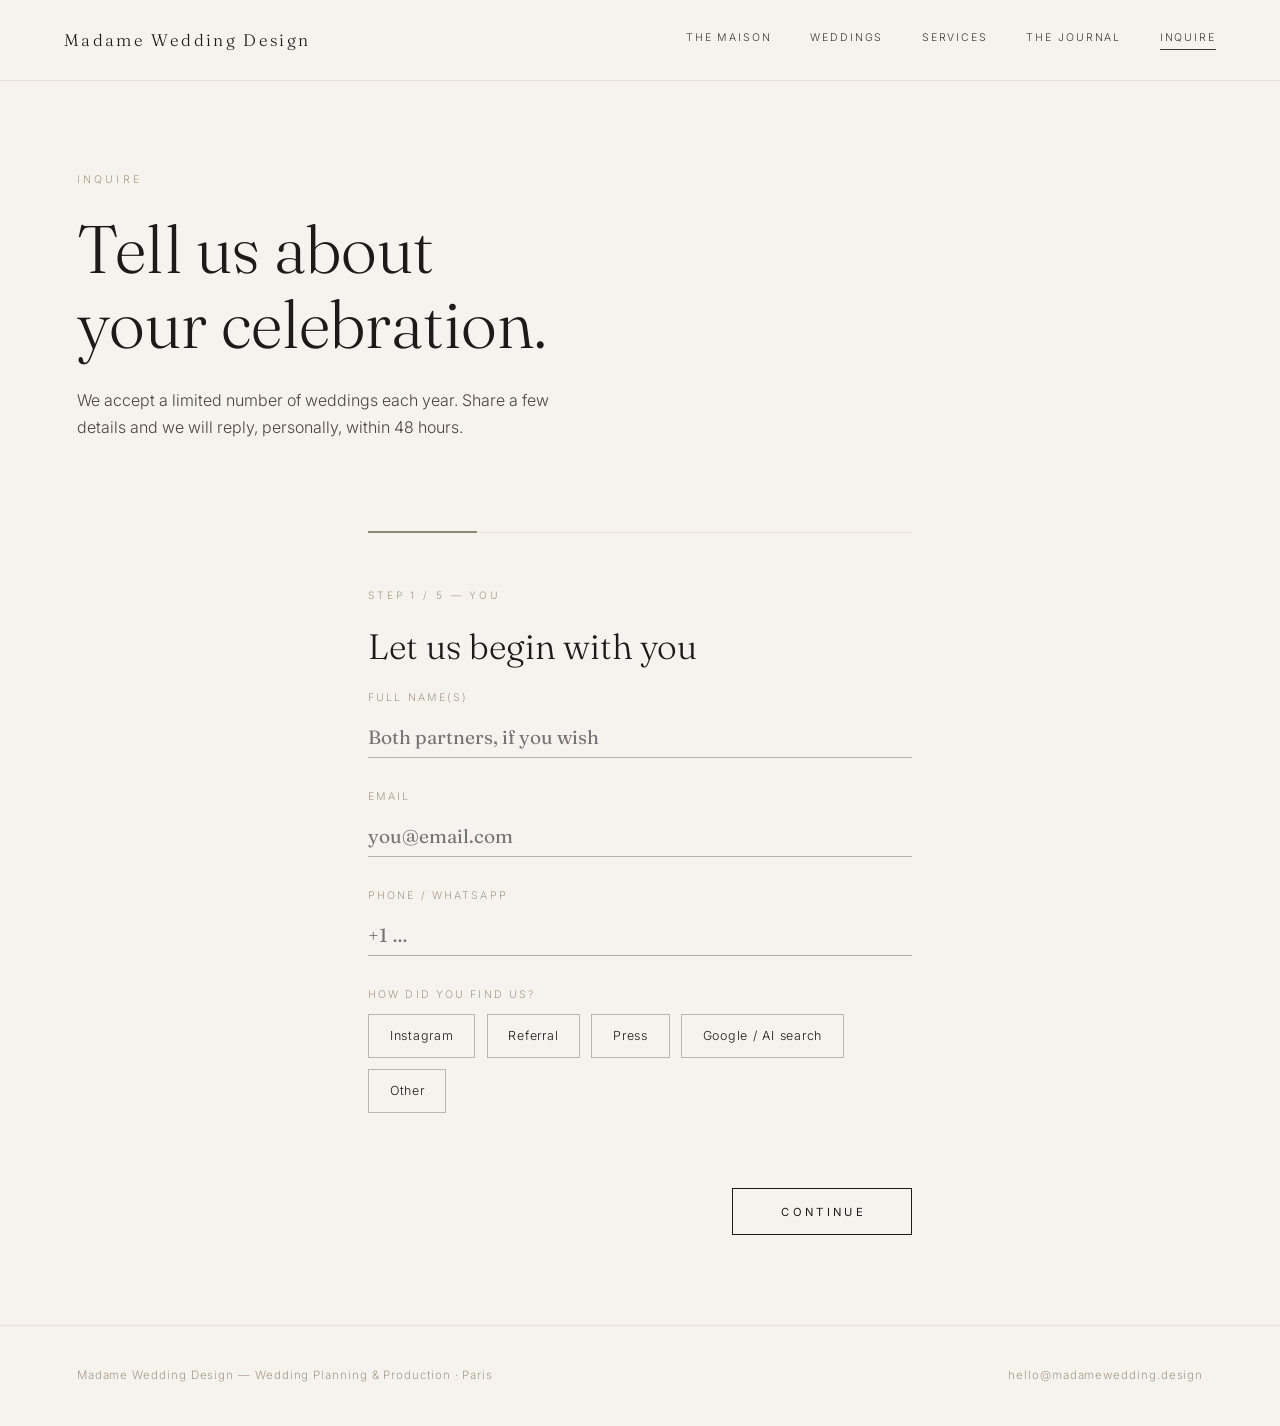
==== inquire/index.html @ 3acad3db "Marque corrigée, pages distinctes, formulaire 5 étapes, L'Atelier (admin) - Marque : « Madame Weddin" ====
<!DOCTYPE html>
<html lang="en">
<head>
  <meta charset="UTF-8">
  <meta name="viewport" content="width=device-width, initial-scale=1.0">
  <title>Inquire — Madame Wedding Design | Tell Us About Your Celebration</title>
  <meta name="description" content="Begin a conversation with Madame Wedding Design. We accept a limited number of celebrations each year and reply, personally, within 48 hours.">
  <link rel="icon" href="data:image/svg+xml,<svg xmlns='http://www.w3.org/2000/svg' viewBox='0 0 100 100'><text y='.9em' font-size='90' font-family='Georgia'>M</text></svg>">
  <link rel="preconnect" href="https://fonts.googleapis.com">
  <link rel="preconnect" href="https://fonts.gstatic.com" crossorigin>
  <link href="https://fonts.googleapis.com/css2?family=Fraunces:ital,opsz,wght@0,9..144,300;0,9..144,400;1,9..144,300;1,9..144,400&family=Inter:wght@300;400;500&display=swap" rel="stylesheet">
  <link rel="stylesheet" href="/assets/css/main.css">
  <link rel="stylesheet" href="/assets/css/pages.css">
</head>
<body class="page">

  <header class="nav nav--page">
    <a class="nav__logo" href="/">Madame Wedding Design</a>
    <nav class="nav__links" aria-label="Main navigation">
      <a href="/maison/">The Maison</a>
      <a href="/weddings/">Weddings</a>
      <a href="/services/">Services</a>
      <a href="/journal/">The Journal</a>
      <a class="nav__inquire" href="/inquire/" aria-current="page">Inquire</a>
    </nav>
  </header>

  <main>
    <div class="page-hero reveal">
      <p class="page-hero__eyebrow">Inquire</p>
      <h1 class="page-hero__title">Tell us about<br>your celebration.</h1>
      <p style="margin-top:1.6rem; max-width:52ch; color:var(--ink-soft)">
        We accept a limited number of weddings each year. Share a few details
        and we will reply, personally, within 48 hours.
      </p>
    </div>

    <div class="form-wrap">
      <form id="inquireForm" novalidate>
        <div class="form-progress"><div class="form-progress__bar" id="bar"></div></div>

        <!-- Step 1 — You -->
        <fieldset class="form-step is-active" data-step="1">
          <p class="form-step__eyebrow">Step 1 / 5 — You</p>
          <h2 class="form-step__title">Let us begin with you</h2>
          <div class="field">
            <label for="f-names">Full name(s)</label>
            <input type="text" id="f-names" name="names" placeholder="Both partners, if you wish" required>
            <p class="field__error">May we have your name?</p>
          </div>
          <div class="field">
            <label for="f-email">Email</label>
            <input type="email" id="f-email" name="email" placeholder="you@email.com" required>
            <p class="field__error">A valid email lets us reply to you.</p>
          </div>
          <div class="field">
            <label for="f-phone">Phone / WhatsApp</label>
            <input type="tel" id="f-phone" name="phone" placeholder="+1 …">
          </div>
          <div class="field">
            <span class="field__legend">How did you find us?</span>
            <div class="choices" data-name="found" data-single>
              <label><input type="radio" name="found" value="Instagram"><span>Instagram</span></label>
              <label><input type="radio" name="found" value="Referral"><span>Referral</span></label>
              <label><input type="radio" name="found" value="Press"><span>Press</span></label>
              <label><input type="radio" name="found" value="Google / AI search"><span>Google / AI search</span></label>
              <label><input type="radio" name="found" value="Other"><span>Other</span></label>
            </div>
          </div>
        </fieldset>

        <!-- Step 2 — The Celebration -->
        <fieldset class="form-step" data-step="2">
          <p class="form-step__eyebrow">Step 2 / 5 — The Celebration</p>
          <h2 class="form-step__title">The celebration</h2>
          <div class="field">
            <label for="f-date">Date or timeframe</label>
            <input type="text" id="f-date" name="date" placeholder="A date, a season, or still deciding" required>
            <p class="field__error">A season or “still deciding” is perfectly fine.</p>
          </div>
          <div class="field">
            <label for="f-destination">Destination or location</label>
            <input type="text" id="f-destination" name="destination" placeholder="City, country — or open to recommendations" required>
            <p class="field__error">“Open to recommendations” is a lovely answer too.</p>
          </div>
          <div class="field">
            <span class="field__legend">Estimated guests</span>
            <div class="choices" data-name="guests" data-single>
              <label><input type="radio" name="guests" value="Up to 50"><span>Up to 50</span></label>
              <label><input type="radio" name="guests" value="50–120"><span>50–120</span></label>
              <label><input type="radio" name="guests" value="120–250"><span>120–250</span></label>
              <label><input type="radio" name="guests" value="250+"><span>250+</span></label>
            </div>
          </div>
          <div class="field">
            <span class="field__legend">Type of celebration</span>
            <div class="choices" data-name="type" data-single>
              <label><input type="radio" name="type" value="Wedding"><span>Wedding</span></label>
              <label><input type="radio" name="type" value="Multi-day celebration"><span>Multi-day celebration</span></label>
              <label><input type="radio" name="type" value="Destination wedding"><span>Destination wedding</span></label>
              <label><input type="radio" name="type" value="Private event"><span>Private event</span></label>
            </div>
          </div>
        </fieldset>

        <!-- Step 3 — The Vision -->
        <fieldset class="form-step" data-step="3">
          <p class="form-step__eyebrow">Step 3 / 5 — The Vision</p>
          <h2 class="form-step__title">Your vision</h2>
          <div class="field">
            <label for="f-vision">What kind of experience are you dreaming of?</label>
            <textarea id="f-vision" name="vision" placeholder="Tell us, in your own words…"></textarea>
          </div>
          <div class="field">
            <span class="field__legend">Which services do you need?</span>
            <div class="choices" data-name="services">
              <label><input type="checkbox" name="services" value="Full Planning & Production"><span>Full Planning &amp; Production</span></label>
              <label><input type="checkbox" name="services" value="Creative Direction only"><span>Creative Direction only</span></label>
              <label><input type="checkbox" name="services" value="Destination & Logistics"><span>Destination &amp; Logistics</span></label>
              <label><input type="checkbox" name="services" value="Partial / Month-of"><span>Partial / Month-of</span></label>
            </div>
          </div>
        </fieldset>

        <!-- Step 4 — Investment -->
        <fieldset class="form-step" data-step="4">
          <p class="form-step__eyebrow">Step 4 / 5 — Investment</p>
          <h2 class="form-step__title">Your investment</h2>
          <p class="form-step__intro">
            To serve you fully, we design celebrations from a certain scale of
            investment. Please select your range.
          </p>
          <div class="field">
            <div class="choices choices--stack" data-name="investment" data-single data-required>
              <label><input type="radio" name="investment" value="$100,000 – $250,000"><span>$100,000 – $250,000</span></label>
              <label><input type="radio" name="investment" value="$250,000 – $500,000"><span>$250,000 – $500,000</span></label>
              <label><input type="radio" name="investment" value="$500,000 – $1,000,000"><span>$500,000 – $1,000,000</span></label>
              <label><input type="radio" name="investment" value="$1,000,000 +"><span>$1,000,000 +</span></label>
              <label><input type="radio" name="investment" value="Prefer to discuss privately"><span>Prefer to discuss privately</span></label>
            </div>
            <p class="field__error">Please select a range — “prefer to discuss privately” is always available.</p>
          </div>
        </fieldset>

        <!-- Step 5 — A last word -->
        <fieldset class="form-step" data-step="5">
          <p class="form-step__eyebrow">Step 5 / 5 — A last word</p>
          <h2 class="form-step__title">A last word</h2>
          <div class="field">
            <label for="f-more">Anything else we should know?</label>
            <textarea id="f-more" name="more" placeholder="Optional"></textarea>
          </div>
          <div class="field">
            <label class="consent" style="text-transform:none; letter-spacing:0; font-size:0.82rem">
              <input type="checkbox" name="consent" value="yes" required>
              <span>I agree to be contacted regarding my enquiry.</span>
            </label>
            <p class="field__error">We need your consent to reply.</p>
            <label class="consent" style="text-transform:none; letter-spacing:0; font-size:0.82rem">
              <input type="checkbox" name="newsletter" value="yes">
              <span>Receive our journal.</span>
            </label>
          </div>
        </fieldset>

        <div class="form-nav" id="formNav">
          <button type="button" class="btn btn--ghost" id="backBtn" style="visibility:hidden">← Back</button>
          <button type="button" class="btn" id="nextBtn">Continue</button>
        </div>
      </form>

      <div class="form-confirmation" id="confirm">
        <h2>Thank you.</h2>
        <p>Your celebration has our full attention. We reply to every enquiry within 48 hours.</p>
      </div>
    </div>
  </main>

  <footer class="footer">
    <p>Madame Wedding Design — Wedding Planning &amp; Production · Paris</p>
    <p><a href="mailto:hello@madamewedding.design">hello@madamewedding.design</a></p>
  </footer>

  <script src="/assets/js/page.js"></script>
  <script src="/assets/js/inquire.js"></script>
</body>
</html>
---- assets/css/main.css ----
/* ============================================================
   MADAME — Wedding Design & Production
   Quiet luxury: alabaster, ink, silence.
   ============================================================ */

:root {
  --alabaster: #F6F3EE;
  --linen: #E7E0D5;
  --ink: #1E1A17;
  --sage: #8A8B72;
  --taupe: #A79A88;

  --serif: "Fraunces", "Cormorant Garamond", Georgia, serif; /* TODO: swap for Canela / PP Editorial New when licensed */
  --ink-soft: #4A443E;
  --sans: "Inter", -apple-system, sans-serif;

  --ease: cubic-bezier(0.22, 1, 0.36, 1);
}

* { margin: 0; padding: 0; box-sizing: border-box; }

html { scroll-behavior: smooth; }

body {
  background: var(--alabaster);
  color: var(--ink);
  font-family: var(--sans);
  font-weight: 300;
  font-size: 1rem;
  line-height: 1.7;
  -webkit-font-smoothing: antialiased;
}

/* ---------- Opening sequence ---------- */

.intro {
  position: fixed;
  inset: 0;
  z-index: 100;
  display: grid;
  place-items: center;
  overflow: hidden;
  background: var(--ink);
  transition: opacity 1.4s var(--ease), visibility 1.4s;
}

.intro.is-leaving {
  opacity: 0;
  visibility: hidden;
}

.intro__video {
  position: absolute;
  inset: 0;
  width: 100%;
  height: 100%;
  object-fit: cover;
}

.intro__veil {
  position: absolute;
  inset: 0;
  background: rgba(30, 26, 23, 0.28);
}

.intro__content {
  position: relative;
  text-align: center;
  color: var(--alabaster);
  padding: 0 1.5rem;
}

.intro__eyebrow {
  font-size: 0.68rem;
  letter-spacing: 0.32em;
  text-transform: uppercase;
  opacity: 0;
  animation: fadeUp 1.6s var(--ease) 0.4s forwards;
}

.intro__logo {
  font-family: var(--serif);
  font-weight: 300;
  font-size: clamp(3.2rem, 10vw, 7rem);
  letter-spacing: 0.18em;
  margin: 1.2rem 0 2.8rem;
  padding-left: 0.18em; /* optical centering against letter-spacing */
  opacity: 0;
  animation: fadeUp 1.8s var(--ease) 0.8s forwards;
}

.intro__enter {
  font-family: var(--sans);
  font-size: 0.72rem;
  font-weight: 400;
  letter-spacing: 0.34em;
  text-transform: uppercase;
  color: var(--alabaster);
  background: none;
  border: 1px solid rgba(246, 243, 238, 0.45);
  padding: 1.05rem 3.4rem 1rem 3.6rem;
  cursor: pointer;
  opacity: 0;
  animation: fadeUp 1.8s var(--ease) 1.4s forwards;
  transition: background 0.8s var(--ease), color 0.8s var(--ease), border-color 0.8s var(--ease);
}

.intro__enter:hover,
.intro__enter:focus-visible {
  background: var(--alabaster);
  color: var(--ink);
  border-color: var(--alabaster);
  outline: none;
}

@keyframes fadeUp {
  from { opacity: 0; transform: translateY(14px); }
  to   { opacity: 1; transform: translateY(0); }
}

/* ---------- Navigation ---------- */

.nav {
  position: fixed;
  top: 0;
  left: 0;
  right: 0;
  z-index: 50;
  display: flex;
  align-items: center;
  justify-content: space-between;
  padding: 1.6rem clamp(1.5rem, 5vw, 4rem);
  mix-blend-mode: difference;
  color: var(--alabaster);
}

.nav a { color: inherit; text-decoration: none; }

.nav__logo {
  font-family: var(--serif);
  font-size: 1.25rem;
  letter-spacing: 0.22em;
}

.nav__links {
  display: flex;
  gap: clamp(1.2rem, 3vw, 2.6rem);
  font-size: 0.66rem;
  letter-spacing: 0.18em;
  text-transform: uppercase;
}

.nav__links a { opacity: 0.85; transition: opacity 0.5s; }
.nav__links a:hover { opacity: 1; }

.nav__inquire { border-bottom: 1px solid currentColor; padding-bottom: 2px; }

@media (max-width: 640px) {
  .nav__links a:not(.nav__inquire) { display: none; }
}

/* ---------- Hero ---------- */

.hero {
  position: relative;
  height: 100svh;
  overflow: hidden;
  display: grid;
  place-items: end start;
  background: var(--ink);
}

.hero__video {
  position: absolute;
  inset: 0;
  width: 100%;
  height: 100%;
  object-fit: cover;
}

/* ---------- Media strategy: photograph on desktop, the vertical film on mobile ---------- */

.intro__photo, .hero__photo {
  position: absolute;
  inset: 0;
  width: 100%;
  height: 100%;
  object-fit: cover;
  animation: kenburns 22s ease-in-out infinite alternate;
}

@keyframes kenburns {
  from { transform: scale(1.03); }
  to   { transform: scale(1.12); }
}

.media-mobile { display: none; }

@media (max-width: 767px) {
  .media-mobile { display: block; }
  .media-desktop { display: none; }
}

.hero__eyebrow {
  font-size: 0.68rem;
  letter-spacing: 0.34em;
  text-transform: uppercase;
  color: var(--alabaster);
  opacity: 0.85;
  margin-bottom: 1.3rem;
}

/* Soft scrim so the hero line stays readable over the film's bright passages */
.hero::after {
  content: "";
  position: absolute;
  inset: auto 0 0 0;
  height: 45%;
  background: linear-gradient(to top, rgba(30, 26, 23, 0.55), transparent);
  pointer-events: none;
}

.hero__line {
  position: relative;
  z-index: 1;
  padding: 0 clamp(1.5rem, 6vw, 5rem) clamp(3rem, 8vh, 6rem);
}

.hero__text {
  font-family: var(--serif);
  font-weight: 300;
  font-size: clamp(1.6rem, 3.4vw, 2.8rem);
  line-height: 1.3;
  color: var(--alabaster);
}

/* ---------- Sections ---------- */

section { padding: clamp(6rem, 14vh, 11rem) clamp(1.5rem, 6vw, 5rem); }

.section-title {
  font-family: var(--serif);
  font-weight: 300;
  font-size: clamp(2rem, 4vw, 3.2rem);
  letter-spacing: 0.02em;
  margin-bottom: clamp(3rem, 7vh, 5rem);
}

/* Manifesto */

.manifesto { max-width: 46rem; margin: 0 auto; text-align: center; }

.manifesto__text {
  font-family: var(--serif);
  font-weight: 300;
  font-size: clamp(1.35rem, 2.4vw, 1.9rem);
  line-height: 1.55;
}

.manifesto__text em { font-style: italic; }

.link-quiet {
  display: inline-block;
  margin-top: 2.6rem;
  color: var(--ink);
  text-decoration: none;
  font-size: 0.7rem;
  letter-spacing: 0.22em;
  text-transform: uppercase;
  border-bottom: 1px solid var(--taupe);
  padding-bottom: 3px;
  transition: opacity 0.5s;
}

.link-quiet:hover { opacity: 0.6; }

/* Weddings */

.weddings__grid {
  display: grid;
  grid-template-columns: repeat(auto-fit, minmax(260px, 1fr));
  gap: clamp(1.5rem, 3vw, 3rem);
}

.wedding-card { text-decoration: none; color: var(--ink); }

.wedding-card__img {
  aspect-ratio: 4 / 5;
  background: var(--linen);
  overflow: hidden;
  transition: opacity 0.8s var(--ease);
}

/* Placeholder tints until real photographs arrive */
.wedding-card__img--a { background: linear-gradient(160deg, var(--linen), #D8CFC0); }
.wedding-card__img--b { background: linear-gradient(160deg, #EDE6DB, var(--taupe)); }
.wedding-card__img--c { background: linear-gradient(160deg, var(--linen), #C9C4AE); }

.wedding-card:hover .wedding-card__img { opacity: 0.85; }

.wedding-card__caption {
  margin-top: 1.1rem;
  font-family: var(--serif);
  font-size: 1.15rem;
}

.wedding-card__caption span { font-style: italic; color: var(--sage); }

.wedding-card__origin {
  font-size: 0.68rem;
  letter-spacing: 0.14em;
  text-transform: uppercase;
  color: var(--taupe);
  margin-top: 0.3rem;
}

/* Press */

.press { background: var(--linen); text-align: center; }

.press__label {
  font-size: 0.66rem;
  letter-spacing: 0.3em;
  text-transform: uppercase;
  color: var(--taupe);
  margin-bottom: 1.6rem;
}

.press__names {
  font-family: var(--serif);
  font-size: clamp(1rem, 2vw, 1.4rem);
  letter-spacing: 0.06em;
}

/* Inquire */

.inquire { text-align: center; }

.inquire__text {
  font-family: var(--serif);
  font-size: clamp(1.2rem, 2.2vw, 1.7rem);
  margin-bottom: 2.6rem;
}

.inquire__cta {
  display: inline-block;
  font-size: 0.72rem;
  letter-spacing: 0.34em;
  text-transform: uppercase;
  color: var(--ink);
  text-decoration: none;
  border: 1px solid var(--ink);
  padding: 1.05rem 3.4rem 1rem 3.6rem;
  transition: background 0.8s var(--ease), color 0.8s var(--ease);
}

.inquire__cta:hover { background: var(--ink); color: var(--alabaster); }

/* Footer */

.footer {
  border-top: 1px solid var(--linen);
  padding: 2.5rem clamp(1.5rem, 6vw, 5rem);
  display: flex;
  flex-wrap: wrap;
  gap: 1rem;
  justify-content: space-between;
  font-size: 0.72rem;
  letter-spacing: 0.08em;
  color: var(--taupe);
}

.footer a { color: inherit; text-decoration: none; }

/* ---------- Sound toggle ---------- */

.sound {
  position: fixed;
  bottom: 1.4rem;
  right: 1.6rem;
  z-index: 60;
  width: 2.6rem;
  height: 2.6rem;
  border-radius: 50%;
  border: 1px solid rgba(30, 26, 23, 0.25);
  background: rgba(246, 243, 238, 0.6);
  backdrop-filter: blur(6px);
  color: var(--ink);
  font-size: 0.9rem;
  cursor: pointer;
  transition: opacity 0.6s;
}

.sound[aria-pressed="false"] { opacity: 0.45; }

/* ---------- Scroll reveals ---------- */

.reveal {
  opacity: 0;
  transform: translateY(16px);
  transition: opacity 0.9s var(--ease), transform 0.9s var(--ease);
}

.reveal.is-visible {
  opacity: 1;
  transform: translateY(0);
}

/* ---------- Reduced motion ---------- */

@media (prefers-reduced-motion: reduce) {
  html { scroll-behavior: auto; }
  .reveal { opacity: 1; transform: none; transition: none; }
  .intro__eyebrow, .intro__logo, .intro__enter { animation-duration: 0.01s; animation-delay: 0s; }
}
---- assets/css/pages.css ----
/* ============================================================
   Madame Wedding Design — inner pages, galleries, journal, form
   ============================================================ */

/* ---------- Intro logo lockup ---------- */

.intro__logo { display: flex; flex-direction: column; align-items: center; gap: 0.9rem; }

.intro__logo-sub {
  font-family: var(--sans);
  font-size: clamp(0.62rem, 1.2vw, 0.78rem);
  font-weight: 300;
  letter-spacing: 0.52em;
  text-transform: uppercase;
  padding-left: 0.52em;
}

/* ---------- Page (non-home) layout ---------- */

.page { background: var(--alabaster); }

.nav--page {
  position: static;
  mix-blend-mode: normal;
  color: var(--ink);
  border-bottom: 1px solid var(--linen);
}

.nav--page .nav__logo { letter-spacing: 0.14em; font-size: 1.05rem; }

.page-hero {
  padding: clamp(4rem, 10vh, 7rem) clamp(1.5rem, 6vw, 5rem) clamp(2rem, 5vh, 3.5rem);
  max-width: 62rem;
}

.page-hero__eyebrow {
  font-size: 0.66rem;
  letter-spacing: 0.3em;
  text-transform: uppercase;
  color: var(--taupe);
  margin-bottom: 1.4rem;
}

.page-hero__title {
  font-family: var(--serif);
  font-weight: 300;
  font-size: clamp(2.4rem, 5.5vw, 4.2rem);
  line-height: 1.12;
}

.page-hero__meta {
  margin-top: 1.4rem;
  font-size: 0.72rem;
  letter-spacing: 0.16em;
  text-transform: uppercase;
  color: var(--sage);
}

.prose {
  max-width: 60ch;
  padding: 0 clamp(1.5rem, 6vw, 5rem);
  margin-bottom: clamp(3rem, 7vh, 5rem);
}

.prose p { margin-bottom: 1.4rem; }

.prose .lede {
  font-family: var(--serif);
  font-size: clamp(1.25rem, 2.2vw, 1.6rem);
  line-height: 1.55;
}

/* ---------- Galleries ---------- */

.gallery {
  display: grid;
  grid-template-columns: repeat(auto-fill, minmax(280px, 1fr));
  gap: clamp(1.2rem, 2.5vw, 2.4rem);
  padding: 0 clamp(1.5rem, 6vw, 5rem);
  margin-bottom: clamp(4rem, 9vh, 7rem);
}

.gallery figure { margin: 0; }

.gallery img,
.gallery .ph {
  width: 100%;
  aspect-ratio: 4 / 5;
  object-fit: cover;
  display: block;
  background: var(--linen);
}

/* Placeholder tints (used anywhere until real photographs arrive) */
.ph--a { background: linear-gradient(160deg, var(--linen), #D8CFC0); }
.ph--b { background: linear-gradient(160deg, #EDE6DB, var(--taupe)); }
.ph--c { background: linear-gradient(160deg, var(--linen), #C9C4AE); }

/* ---------- Journal ---------- */

.journal-list {
  padding: 0 clamp(1.5rem, 6vw, 5rem);
  max-width: 62rem;
  margin-bottom: clamp(4rem, 9vh, 7rem);
}

.journal-entry {
  display: block;
  text-decoration: none;
  color: var(--ink);
  border-top: 1px solid var(--linen);
  padding: 2.4rem 0;
}

.journal-entry:last-child { border-bottom: 1px solid var(--linen); }

.journal-entry__meta {
  font-size: 0.66rem;
  letter-spacing: 0.22em;
  text-transform: uppercase;
  color: var(--taupe);
  margin-bottom: 0.7rem;
}

.journal-entry__title {
  font-family: var(--serif);
  font-weight: 300;
  font-size: clamp(1.5rem, 2.8vw, 2.1rem);
  transition: opacity 0.5s;
}

.journal-entry:hover .journal-entry__title { opacity: 0.6; }

.journal-entry__excerpt { margin-top: 0.6rem; max-width: 60ch; }

.press-links { list-style: none; padding: 0; }

.press-links li { border-top: 1px solid rgba(30,26,23,0.12); }
.press-links li:last-child { border-bottom: 1px solid rgba(30,26,23,0.12); }

.press-links a {
  display: flex;
  justify-content: space-between;
  gap: 2rem;
  align-items: baseline;
  padding: 1.3rem 0;
  text-decoration: none;
  color: var(--ink);
  font-family: var(--serif);
  font-size: clamp(1.05rem, 1.8vw, 1.3rem);
  transition: opacity 0.5s;
}

.press-links a:hover { opacity: 0.6; }

.press-links a::after { content: "→"; font-family: var(--sans); font-size: 0.9rem; color: var(--taupe); }

/* ---------- Services ---------- */

.services-list { padding: 0 clamp(1.5rem, 6vw, 5rem); max-width: 62rem; margin-bottom: clamp(4rem, 9vh, 7rem); }

.service {
  border-top: 1px solid var(--linen);
  padding: clamp(2.4rem, 5vh, 3.6rem) 0;
  display: grid;
  grid-template-columns: minmax(0, 1fr) minmax(0, 1.6fr);
  gap: clamp(1.5rem, 4vw, 4rem);
}

@media (max-width: 720px) { .service { grid-template-columns: 1fr; } }

.service h2 {
  font-family: var(--serif);
  font-weight: 300;
  font-size: clamp(1.5rem, 2.6vw, 2rem);
  line-height: 1.2;
}

.service p { max-width: 55ch; }

/* ---------- FAQ ---------- */

.faq { padding: 0 clamp(1.5rem, 6vw, 5rem); max-width: 52rem; margin-bottom: clamp(4rem, 9vh, 7rem); }

.faq h2 { font-family: var(--serif); font-weight: 300; font-size: clamp(1.8rem, 3vw, 2.4rem); margin-bottom: 2rem; }

.faq details { border-top: 1px solid var(--linen); }
.faq details:last-of-type { border-bottom: 1px solid var(--linen); }

.faq summary {
  cursor: pointer;
  list-style: none;
  padding: 1.4rem 0;
  font-family: var(--serif);
  font-size: 1.15rem;
  display: flex;
  justify-content: space-between;
  gap: 1.5rem;
}

.faq summary::-webkit-details-marker { display: none; }
.faq summary::after { content: "+"; color: var(--taupe); }
.faq details[open] summary::after { content: "–"; }

.faq details p { padding: 0 0 1.6rem; max-width: 58ch; }

/* ---------- Inquire form ---------- */

.form-wrap { max-width: 40rem; margin: 0 auto; padding: 0 clamp(1.5rem, 6vw, 3rem) clamp(5rem, 10vh, 8rem); }

.form-progress {
  height: 1px;
  background: var(--linen);
  margin: clamp(2rem, 5vh, 3.5rem) 0 clamp(2.5rem, 6vh, 4rem);
  position: relative;
}

.form-progress__bar {
  position: absolute;
  left: 0; top: -0.5px;
  height: 2px;
  background: var(--sage);
  width: 20%;
  transition: width 0.9s var(--ease);
}

.form-step { display: none; border: none; padding: 0; margin: 0; min-width: 0; }
.form-step.is-active { display: block; animation: stepIn 0.9s var(--ease); }

@keyframes stepIn {
  from { opacity: 0; transform: translateY(14px); }
  to   { opacity: 1; transform: translateY(0); }
}

.form-step__eyebrow {
  font-size: 0.64rem;
  letter-spacing: 0.28em;
  text-transform: uppercase;
  color: var(--taupe);
  margin-bottom: 0.8rem;
}

.form-step__title {
  font-family: var(--serif);
  font-weight: 300;
  font-size: clamp(1.6rem, 3vw, 2.2rem);
  margin-bottom: 0.8rem;
}

.form-step__intro { color: rgba(30,26,23,0.75); margin-bottom: 2.2rem; max-width: 55ch; }

.field { margin-bottom: 1.9rem; }

.field label,
.field .field__legend {
  display: block;
  font-size: 0.66rem;
  letter-spacing: 0.2em;
  text-transform: uppercase;
  color: var(--taupe);
  margin-bottom: 0.6rem;
}

.field input[type="text"],
.field input[type="email"],
.field input[type="tel"],
.field select,
.field textarea {
  width: 100%;
  border: none;
  border-bottom: 1px solid rgba(30,26,23,0.3);
  background: transparent;
  font-family: var(--serif);
  font-size: 1.2rem;
  color: var(--ink);
  padding: 0.5rem 0;
  border-radius: 0;
  transition: border-color 0.5s;
}

.field textarea { min-height: 7rem; resize: vertical; line-height: 1.5; }

.field input:focus, .field select:focus, .field textarea:focus {
  outline: none;
  border-bottom-color: var(--sage);
}

.field.has-error input, .field.has-error select, .field.has-error textarea { border-bottom-color: #A0522D; }

.field__error { display: none; font-size: 0.72rem; color: #A0522D; margin-top: 0.4rem; }
.field.has-error .field__error { display: block; }

/* choice pills (radios & checkboxes) */
.choices { display: flex; flex-wrap: wrap; gap: 0.7rem; }

.choices label {
  display: inline-block;
  font-size: 0.78rem;
  letter-spacing: 0.06em;
  text-transform: none;
  color: var(--ink);
  border: 1px solid rgba(30,26,23,0.28);
  padding: 0.65rem 1.3rem;
  cursor: pointer;
  transition: background 0.5s, color 0.5s, border-color 0.5s;
  margin-bottom: 0;
}

.choices input { position: absolute; opacity: 0; pointer-events: none; }

.choices input:checked + span { }
.choices label:has(input:checked) {
  background: var(--ink);
  color: var(--alabaster);
  border-color: var(--ink);
}

.choices label:hover { border-color: var(--ink); }

.choices--stack { flex-direction: column; align-items: flex-start; }

/* consent row */
.consent { display: flex; gap: 0.8rem; align-items: flex-start; font-size: 0.82rem; color: rgba(30,26,23,0.75); margin-bottom: 1.2rem; }
.consent input { margin-top: 0.25rem; accent-color: var(--sage); }

/* form nav */
.form-nav { display: flex; justify-content: space-between; align-items: center; margin-top: 2.8rem; }

.btn {
  font-family: var(--sans);
  font-size: 0.7rem;
  letter-spacing: 0.3em;
  text-transform: uppercase;
  border: 1px solid var(--ink);
  background: none;
  color: var(--ink);
  padding: 1rem 2.8rem 0.95rem 3rem;
  cursor: pointer;
  transition: background 0.7s var(--ease), color 0.7s var(--ease);
}

.btn:hover, .btn:focus-visible { background: var(--ink); color: var(--alabaster); outline: none; }

.btn--ghost { border-color: transparent; color: var(--taupe); padding-left: 0; }
.btn--ghost:hover { background: none; color: var(--ink); }

.form-confirmation { text-align: center; padding: clamp(4rem, 12vh, 8rem) 1.5rem; display: none; }
.form-confirmation.is-visible { display: block; animation: stepIn 1.2s var(--ease); }

.form-confirmation h2 { font-family: var(--serif); font-weight: 300; font-size: clamp(1.8rem, 3.4vw, 2.6rem); margin-bottom: 1.2rem; }
.form-confirmation p { color: rgba(30,26,23,0.75); max-width: 45ch; margin: 0 auto; }

/* ---------- Wedding detail ---------- */

.wedding-hero { padding: 0; }

.wedding-hero img { width: 100%; max-height: 78vh; object-fit: cover; display: block; }

.wedding-hero .ph-hero {
  width: 100%;
  height: 52vh;
  background: linear-gradient(160deg, var(--linen), #D8CFC0);
}

.detail-journal-link {
  padding: 0 clamp(1.5rem, 6vw, 5rem);
  margin-bottom: clamp(4rem, 9vh, 7rem);
}

/* CTA band reused on inner pages */
.cta-band { text-align: center; background: var(--linen); padding: clamp(4rem, 10vh, 7rem) 1.5rem; }
.cta-band p { font-family: var(--serif); font-size: clamp(1.2rem, 2.2vw, 1.7rem); margin-bottom: 2.4rem; }

/* ============================================================
   Home — sections aligned with the approved mock
   ============================================================ */

.pulse { display: inline-block; animation: breathe 3.4s ease-in-out infinite; }
@keyframes breathe { 0%, 100% { opacity: 0.75; } 50% { opacity: 1; } }

.shead {
  display: flex;
  align-items: baseline;
  justify-content: space-between;
  flex-wrap: wrap;
  gap: 0.6rem;
  margin-bottom: clamp(2.6rem, 6vh, 3.6rem);
}

.shead__k {
  font-size: 0.68rem;
  letter-spacing: 0.3em;
  text-transform: uppercase;
  color: var(--ink-soft);
}

.shead__title {
  font-family: var(--serif);
  font-weight: 300;
  font-size: clamp(1.8rem, 4vw, 3.2rem);
  letter-spacing: 0.01em;
}

/* Maison split */
.maison-split {
  background: var(--linen);
  display: grid;
  grid-template-columns: minmax(0, 1fr) minmax(0, 1fr);
  gap: clamp(2.5rem, 5vw, 4rem);
  align-items: center;
}

@media (max-width: 820px) { .maison-split { grid-template-columns: 1fr; } }

.maison-split__title {
  font-family: var(--serif);
  font-weight: 300;
  font-size: clamp(1.9rem, 4.4vw, 3.6rem);
  line-height: 1.1;
  margin: 1.1rem 0 1.7rem;
}

.maison-split__txt p { max-width: 46ch; color: var(--ink-soft); margin-bottom: 1.2rem; }

.maison-split__img .ph { aspect-ratio: 4 / 5; }

/* Services cards */
.svc {
  display: grid;
  grid-template-columns: repeat(3, 1fr);
  gap: 2px;
  background: rgba(30, 26, 23, 0.08);
  border-top: 1px solid rgba(30, 26, 23, 0.08);
  border-bottom: 1px solid rgba(30, 26, 23, 0.08);
}

@media (max-width: 820px) { .svc { grid-template-columns: 1fr; } }

.svc__card {
  background: var(--alabaster);
  padding: 3.4rem 2.1rem;
  min-height: 17.5rem;
  display: flex;
  flex-direction: column;
  text-decoration: none;
  color: var(--ink);
  transition: background 0.6s;
}

.svc__card:hover { background: #fff; }

.svc__num { font-size: 0.68rem; letter-spacing: 0.2em; color: var(--taupe); }

.svc__card h3 {
  font-family: var(--serif);
  font-weight: 300;
  font-size: 1.75rem;
  margin: auto 0 0.9rem;
}

.svc__card p { font-size: 0.9rem; color: var(--ink-soft); }

/* Press — dark band */
.press-dark { background: var(--ink); color: var(--alabaster); text-align: center; }

.press-dark__k {
  font-size: 0.68rem;
  letter-spacing: 0.34em;
  text-transform: uppercase;
  opacity: 0.6;
  margin-bottom: 2.8rem;
}

.press-dark__logos {
  display: flex;
  flex-wrap: wrap;
  align-items: center;
  justify-content: center;
  gap: 3.2rem 4.2rem;
}

.press-dark__logos span {
  font-family: var(--serif);
  font-weight: 300;
  font-size: clamp(1.25rem, 2.6vw, 2.1rem);
  opacity: 0.72;
  letter-spacing: 0.04em;
  transition: opacity 0.5s;
}

.press-dark__logos span:hover { opacity: 1; }

.link-quiet--light { color: var(--alabaster); border-bottom-color: rgba(246, 243, 238, 0.4); }
.link-quiet--light:hover { opacity: 0.7; }

/* Journal cards */
.jgrid {
  display: grid;
  grid-template-columns: repeat(3, 1fr);
  gap: 2.1rem;
}

@media (max-width: 820px) { .jgrid { grid-template-columns: 1fr; } }

.jcard { text-decoration: none; color: var(--ink); }

.jcard .jcard__img,
.jcard img {
  aspect-ratio: 3 / 2;
  width: 100%;
  object-fit: cover;
  display: block;
  margin-bottom: 1.25rem;
  background: var(--linen);
}

.jcard__k {
  font-size: 0.66rem;
  letter-spacing: 0.2em;
  text-transform: uppercase;
  color: var(--taupe);
}

.jcard h3 {
  font-family: var(--serif);
  font-weight: 300;
  font-size: 1.5rem;
  line-height: 1.25;
  margin: 0.6rem 0 0.5rem;
  transition: opacity 0.5s;
}

.jcard:hover h3 { opacity: 0.6; }

.jcard p { font-size: 0.88rem; color: var(--ink-soft); }

/* Rich footer */
.footer-rich { background: var(--ink); color: var(--alabaster); padding: clamp(4rem, 10vh, 7rem) clamp(1.5rem, 6vw, 5rem) 3rem; }

.footer-rich__grid {
  display: grid;
  grid-template-columns: minmax(0, 2fr) minmax(0, 1fr) minmax(0, 1fr);
  gap: 2.5rem;
}

@media (max-width: 820px) { .footer-rich__grid { grid-template-columns: 1fr; } }

.footer-rich__lg {
  font-family: var(--serif);
  font-weight: 300;
  font-size: 2.6rem;
  letter-spacing: 0.06em;
  display: flex;
  flex-direction: column;
}

.footer-rich__lg span {
  font-family: var(--sans);
  font-size: 0.68rem;
  letter-spacing: 0.42em;
  text-transform: uppercase;
  opacity: 0.7;
  margin-top: 0.5rem;
}

.footer-rich__brand p { opacity: 0.6; font-size: 0.82rem; margin-top: 1rem; max-width: 34ch; }

.footer-rich__k {
  font-size: 0.66rem;
  letter-spacing: 0.24em;
  text-transform: uppercase;
  opacity: 0.5;
  margin-bottom: 1.1rem;
}

.footer-rich__col a { display: block; font-size: 0.88rem; opacity: 0.85; margin-bottom: 0.6rem; text-decoration: none; color: inherit; }
.footer-rich__col a:hover { opacity: 1; }

.footer-rich__base {
  margin-top: clamp(3rem, 8vh, 5rem);
  padding-top: 1.9rem;
  border-top: 1px solid rgba(246, 243, 238, 0.15);
  display: flex;
  flex-wrap: wrap;
  gap: 0.6rem;
  justify-content: space-between;
  font-size: 0.7rem;
  letter-spacing: 0.1em;
  opacity: 0.5;
}
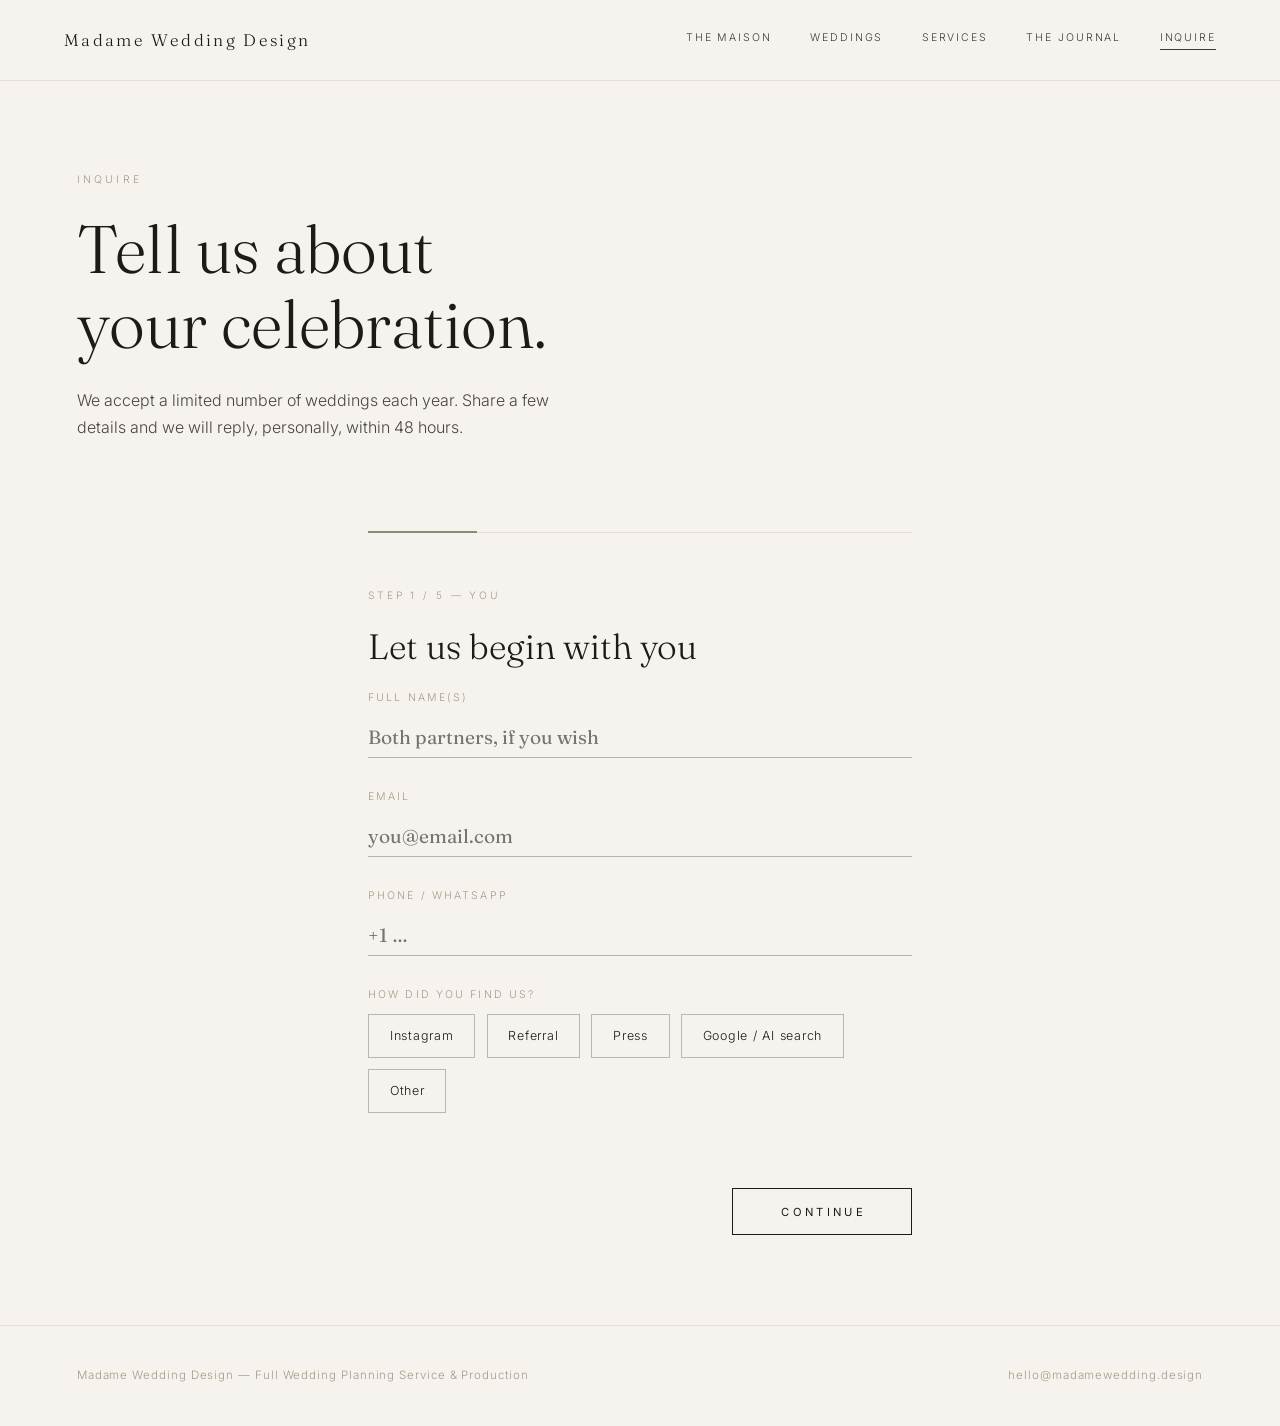
==== commit c9a1b3f8: "Applique les 5 règles de marque sur tout le site - Nom visible toujours « Madame Wedding Design » : " ====
--- a/inquire/index.html
+++ b/inquire/index.html
@@ -114,10 +114,9 @@
           <div class="field">
             <span class="field__legend">Which services do you need?</span>
             <div class="choices" data-name="services">
-              <label><input type="checkbox" name="services" value="Full Planning & Production"><span>Full Planning &amp; Production</span></label>
-              <label><input type="checkbox" name="services" value="Creative Direction only"><span>Creative Direction only</span></label>
+              <label><input type="checkbox" name="services" value="Full Wedding Planning & Production"><span>Full Wedding Planning &amp; Production</span></label>
+              <label><input type="checkbox" name="services" value="Creative Direction"><span>Creative Direction</span></label>
               <label><input type="checkbox" name="services" value="Destination & Logistics"><span>Destination &amp; Logistics</span></label>
-              <label><input type="checkbox" name="services" value="Partial / Month-of"><span>Partial / Month-of</span></label>
             </div>
           </div>
         </fieldset>
@@ -177,7 +176,7 @@
   </main>
 
   <footer class="footer">
-    <p>Madame Wedding Design — Wedding Planning &amp; Production · Paris</p>
+    <p>Madame Wedding Design — Full Wedding Planning Service &amp; Production</p>
     <p><a href="mailto:hello@madamewedding.design">hello@madamewedding.design</a></p>
   </footer>
 
--- a/assets/css/pages.css
+++ b/assets/css/pages.css
@@ -2,17 +2,13 @@
    Madame Wedding Design — inner pages, galleries, journal, form
    ============================================================ */
 
-/* ---------- Intro logo lockup ---------- */
-
-.intro__logo { display: flex; flex-direction: column; align-items: center; gap: 0.9rem; }
-
-.intro__logo-sub {
-  font-family: var(--sans);
-  font-size: clamp(0.62rem, 1.2vw, 0.78rem);
-  font-weight: 300;
-  letter-spacing: 0.52em;
-  text-transform: uppercase;
-  padding-left: 0.52em;
+/* ---------- Intro logo — full brand name, two lines ---------- */
+
+.intro__logo {
+  font-size: clamp(2.3rem, 7vw, 4.8rem) !important;
+  letter-spacing: 0.06em !important;
+  line-height: 1.12;
+  padding-left: 0 !important;
 }
 
 /* ---------- Page (non-home) layout ---------- */
@@ -548,10 +544,8 @@
 .footer-rich__lg {
   font-family: var(--serif);
   font-weight: 300;
-  font-size: 2.6rem;
+  font-size: clamp(1.5rem, 3vw, 2.1rem);
   letter-spacing: 0.06em;
-  display: flex;
-  flex-direction: column;
 }
 
 .footer-rich__lg span {
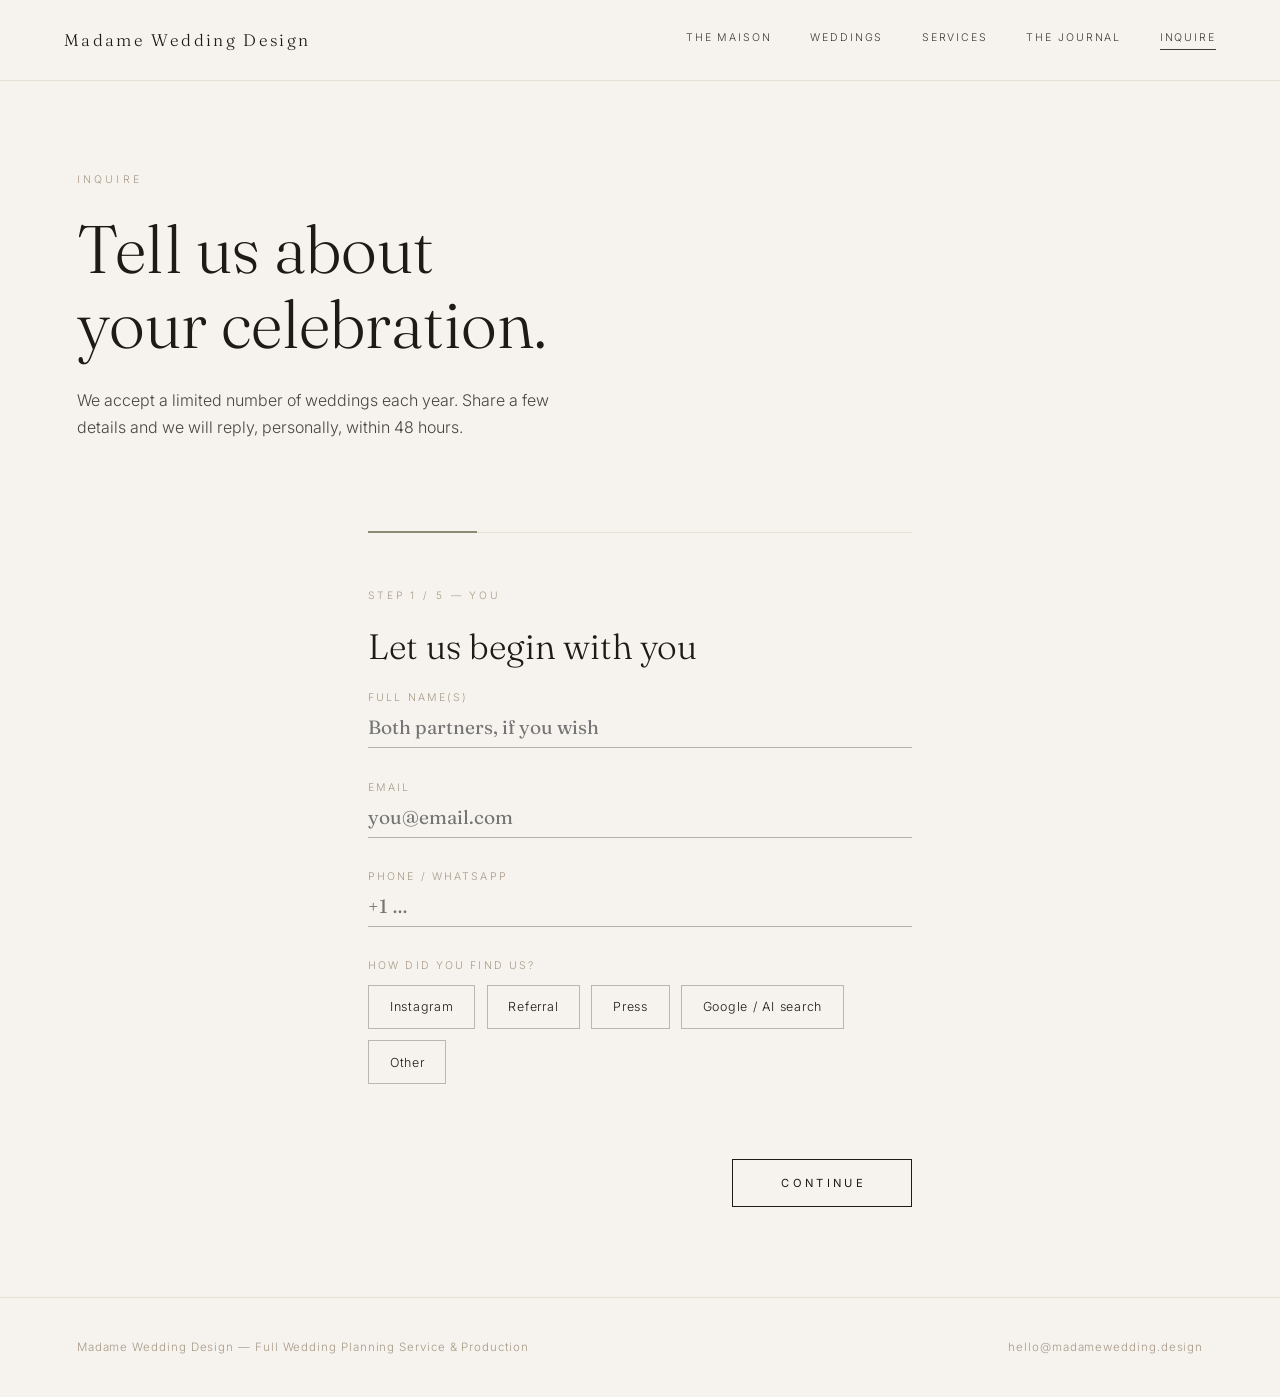
==== commit 03418ce5: "Menu mobile, son du film sur toutes les plateformes, formulaire partagé en double emplacement - Corr" ====
--- a/inquire/index.html
+++ b/inquire/index.html
@@ -17,7 +17,7 @@
   <header class="nav nav--page">
     <a class="nav__logo" href="/">Madame Wedding Design</a>
     <nav class="nav__links" aria-label="Main navigation">
-      <a href="/maison/">The Maison</a>
+      <a href="/the-maison/">The Maison</a>
       <a href="/weddings/">Weddings</a>
       <a href="/services/">Services</a>
       <a href="/journal/">The Journal</a>
@@ -35,143 +35,8 @@
       </p>
     </div>
 
-    <div class="form-wrap">
-      <form id="inquireForm" novalidate>
-        <div class="form-progress"><div class="form-progress__bar" id="bar"></div></div>
-
-        <!-- Step 1 — You -->
-        <fieldset class="form-step is-active" data-step="1">
-          <p class="form-step__eyebrow">Step 1 / 5 — You</p>
-          <h2 class="form-step__title">Let us begin with you</h2>
-          <div class="field">
-            <label for="f-names">Full name(s)</label>
-            <input type="text" id="f-names" name="names" placeholder="Both partners, if you wish" required>
-            <p class="field__error">May we have your name?</p>
-          </div>
-          <div class="field">
-            <label for="f-email">Email</label>
-            <input type="email" id="f-email" name="email" placeholder="you@email.com" required>
-            <p class="field__error">A valid email lets us reply to you.</p>
-          </div>
-          <div class="field">
-            <label for="f-phone">Phone / WhatsApp</label>
-            <input type="tel" id="f-phone" name="phone" placeholder="+1 …">
-          </div>
-          <div class="field">
-            <span class="field__legend">How did you find us?</span>
-            <div class="choices" data-name="found" data-single>
-              <label><input type="radio" name="found" value="Instagram"><span>Instagram</span></label>
-              <label><input type="radio" name="found" value="Referral"><span>Referral</span></label>
-              <label><input type="radio" name="found" value="Press"><span>Press</span></label>
-              <label><input type="radio" name="found" value="Google / AI search"><span>Google / AI search</span></label>
-              <label><input type="radio" name="found" value="Other"><span>Other</span></label>
-            </div>
-          </div>
-        </fieldset>
-
-        <!-- Step 2 — The Celebration -->
-        <fieldset class="form-step" data-step="2">
-          <p class="form-step__eyebrow">Step 2 / 5 — The Celebration</p>
-          <h2 class="form-step__title">The celebration</h2>
-          <div class="field">
-            <label for="f-date">Date or timeframe</label>
-            <input type="text" id="f-date" name="date" placeholder="A date, a season, or still deciding" required>
-            <p class="field__error">A season or “still deciding” is perfectly fine.</p>
-          </div>
-          <div class="field">
-            <label for="f-destination">Destination or location</label>
-            <input type="text" id="f-destination" name="destination" placeholder="City, country — or open to recommendations" required>
-            <p class="field__error">“Open to recommendations” is a lovely answer too.</p>
-          </div>
-          <div class="field">
-            <span class="field__legend">Estimated guests</span>
-            <div class="choices" data-name="guests" data-single>
-              <label><input type="radio" name="guests" value="Up to 50"><span>Up to 50</span></label>
-              <label><input type="radio" name="guests" value="50–120"><span>50–120</span></label>
-              <label><input type="radio" name="guests" value="120–250"><span>120–250</span></label>
-              <label><input type="radio" name="guests" value="250+"><span>250+</span></label>
-            </div>
-          </div>
-          <div class="field">
-            <span class="field__legend">Type of celebration</span>
-            <div class="choices" data-name="type" data-single>
-              <label><input type="radio" name="type" value="Wedding"><span>Wedding</span></label>
-              <label><input type="radio" name="type" value="Multi-day celebration"><span>Multi-day celebration</span></label>
-              <label><input type="radio" name="type" value="Destination wedding"><span>Destination wedding</span></label>
-              <label><input type="radio" name="type" value="Private event"><span>Private event</span></label>
-            </div>
-          </div>
-        </fieldset>
-
-        <!-- Step 3 — The Vision -->
-        <fieldset class="form-step" data-step="3">
-          <p class="form-step__eyebrow">Step 3 / 5 — The Vision</p>
-          <h2 class="form-step__title">Your vision</h2>
-          <div class="field">
-            <label for="f-vision">What kind of experience are you dreaming of?</label>
-            <textarea id="f-vision" name="vision" placeholder="Tell us, in your own words…"></textarea>
-          </div>
-          <div class="field">
-            <span class="field__legend">Which services do you need?</span>
-            <div class="choices" data-name="services">
-              <label><input type="checkbox" name="services" value="Full Wedding Planning & Production"><span>Full Wedding Planning &amp; Production</span></label>
-              <label><input type="checkbox" name="services" value="Creative Direction"><span>Creative Direction</span></label>
-              <label><input type="checkbox" name="services" value="Destination & Logistics"><span>Destination &amp; Logistics</span></label>
-            </div>
-          </div>
-        </fieldset>
-
-        <!-- Step 4 — Investment -->
-        <fieldset class="form-step" data-step="4">
-          <p class="form-step__eyebrow">Step 4 / 5 — Investment</p>
-          <h2 class="form-step__title">Your investment</h2>
-          <p class="form-step__intro">
-            To serve you fully, we design celebrations from a certain scale of
-            investment. Please select your range.
-          </p>
-          <div class="field">
-            <div class="choices choices--stack" data-name="investment" data-single data-required>
-              <label><input type="radio" name="investment" value="$100,000 – $250,000"><span>$100,000 – $250,000</span></label>
-              <label><input type="radio" name="investment" value="$250,000 – $500,000"><span>$250,000 – $500,000</span></label>
-              <label><input type="radio" name="investment" value="$500,000 – $1,000,000"><span>$500,000 – $1,000,000</span></label>
-              <label><input type="radio" name="investment" value="$1,000,000 +"><span>$1,000,000 +</span></label>
-              <label><input type="radio" name="investment" value="Prefer to discuss privately"><span>Prefer to discuss privately</span></label>
-            </div>
-            <p class="field__error">Please select a range — “prefer to discuss privately” is always available.</p>
-          </div>
-        </fieldset>
-
-        <!-- Step 5 — A last word -->
-        <fieldset class="form-step" data-step="5">
-          <p class="form-step__eyebrow">Step 5 / 5 — A last word</p>
-          <h2 class="form-step__title">A last word</h2>
-          <div class="field">
-            <label for="f-more">Anything else we should know?</label>
-            <textarea id="f-more" name="more" placeholder="Optional"></textarea>
-          </div>
-          <div class="field">
-            <label class="consent" style="text-transform:none; letter-spacing:0; font-size:0.82rem">
-              <input type="checkbox" name="consent" value="yes" required>
-              <span>I agree to be contacted regarding my enquiry.</span>
-            </label>
-            <p class="field__error">We need your consent to reply.</p>
-            <label class="consent" style="text-transform:none; letter-spacing:0; font-size:0.82rem">
-              <input type="checkbox" name="newsletter" value="yes">
-              <span>Receive our journal.</span>
-            </label>
-          </div>
-        </fieldset>
-
-        <div class="form-nav" id="formNav">
-          <button type="button" class="btn btn--ghost" id="backBtn" style="visibility:hidden">← Back</button>
-          <button type="button" class="btn" id="nextBtn">Continue</button>
-        </div>
-      </form>
-
-      <div class="form-confirmation" id="confirm">
-        <h2>Thank you.</h2>
-        <p>Your celebration has our full attention. We reply to every enquiry within 48 hours.</p>
-      </div>
+    <div class="form-wrap" data-inquire-form>
+      <!-- The shared 5-step form renders here (assets/js/inquire-form.js) -->
     </div>
   </main>
 
@@ -180,7 +45,8 @@
     <p><a href="mailto:hello@madamewedding.design">hello@madamewedding.design</a></p>
   </footer>
 
+  <script src="/assets/js/nav.js"></script>
   <script src="/assets/js/page.js"></script>
-  <script src="/assets/js/inquire.js"></script>
+  <script src="/assets/js/inquire-form.js"></script>
 </body>
 </html>
--- a/assets/css/main.css
+++ b/assets/css/main.css
@@ -155,8 +155,8 @@
 
 .nav__inquire { border-bottom: 1px solid currentColor; padding-bottom: 2px; }
 
-@media (max-width: 640px) {
-  .nav__links a:not(.nav__inquire) { display: none; }
+@media (max-width: 820px) {
+  .nav__links { display: none; }
 }
 
 /* ---------- Hero ---------- */
--- a/assets/css/pages.css
+++ b/assets/css/pages.css
@@ -582,3 +582,80 @@
   letter-spacing: 0.1em;
   opacity: 0.5;
 }
+
+/* ============================================================
+   Mobile navigation — burger + full-screen overlay
+   ============================================================ */
+
+.nav__burger {
+  display: none;
+  background: none;
+  border: none;
+  cursor: pointer;
+  padding: 10px 6px;
+  color: inherit;
+}
+
+.nav__burger span {
+  display: block;
+  width: 24px;
+  height: 1px;
+  background: currentColor;
+  margin: 7px 0;
+}
+
+@media (max-width: 820px) {
+  .nav__burger { display: block; }
+}
+
+.mobmenu {
+  position: fixed;
+  inset: 0;
+  z-index: 300;
+  background: var(--ink);
+  display: none;
+  flex-direction: column;
+  align-items: center;
+  justify-content: center;
+  gap: 2.1rem;
+}
+
+body.menu-open .mobmenu { display: flex; }
+body.menu-open { overflow: hidden; }
+
+.mobmenu__links { display: flex; flex-direction: column; align-items: center; gap: 2.1rem; }
+
+.mobmenu a {
+  color: var(--alabaster);
+  font-family: var(--serif);
+  font-weight: 300;
+  font-size: 1.8rem;
+  letter-spacing: 0.04em;
+  text-decoration: none;
+}
+
+.mobmenu .nav__inquire { border-bottom: 1px solid rgba(246, 243, 238, 0.5); padding-bottom: 4px; }
+
+.mobmenu__close {
+  position: absolute;
+  top: 1.2rem;
+  right: 1.5rem;
+  background: none;
+  border: none;
+  color: var(--alabaster);
+  font-size: 1.9rem;
+  font-weight: 300;
+  cursor: pointer;
+  line-height: 1;
+  padding: 0.5rem;
+}
+
+/* ============================================================
+   Home closing section — the shared inquiry form
+   ============================================================ */
+
+.inquire-home { background: var(--linen); }
+
+.inquire-home .form-wrap { margin: 0 auto; padding-bottom: 0; }
+
+.inquire-home .form-step__title { font-size: clamp(1.4rem, 2.6vw, 1.9rem); }
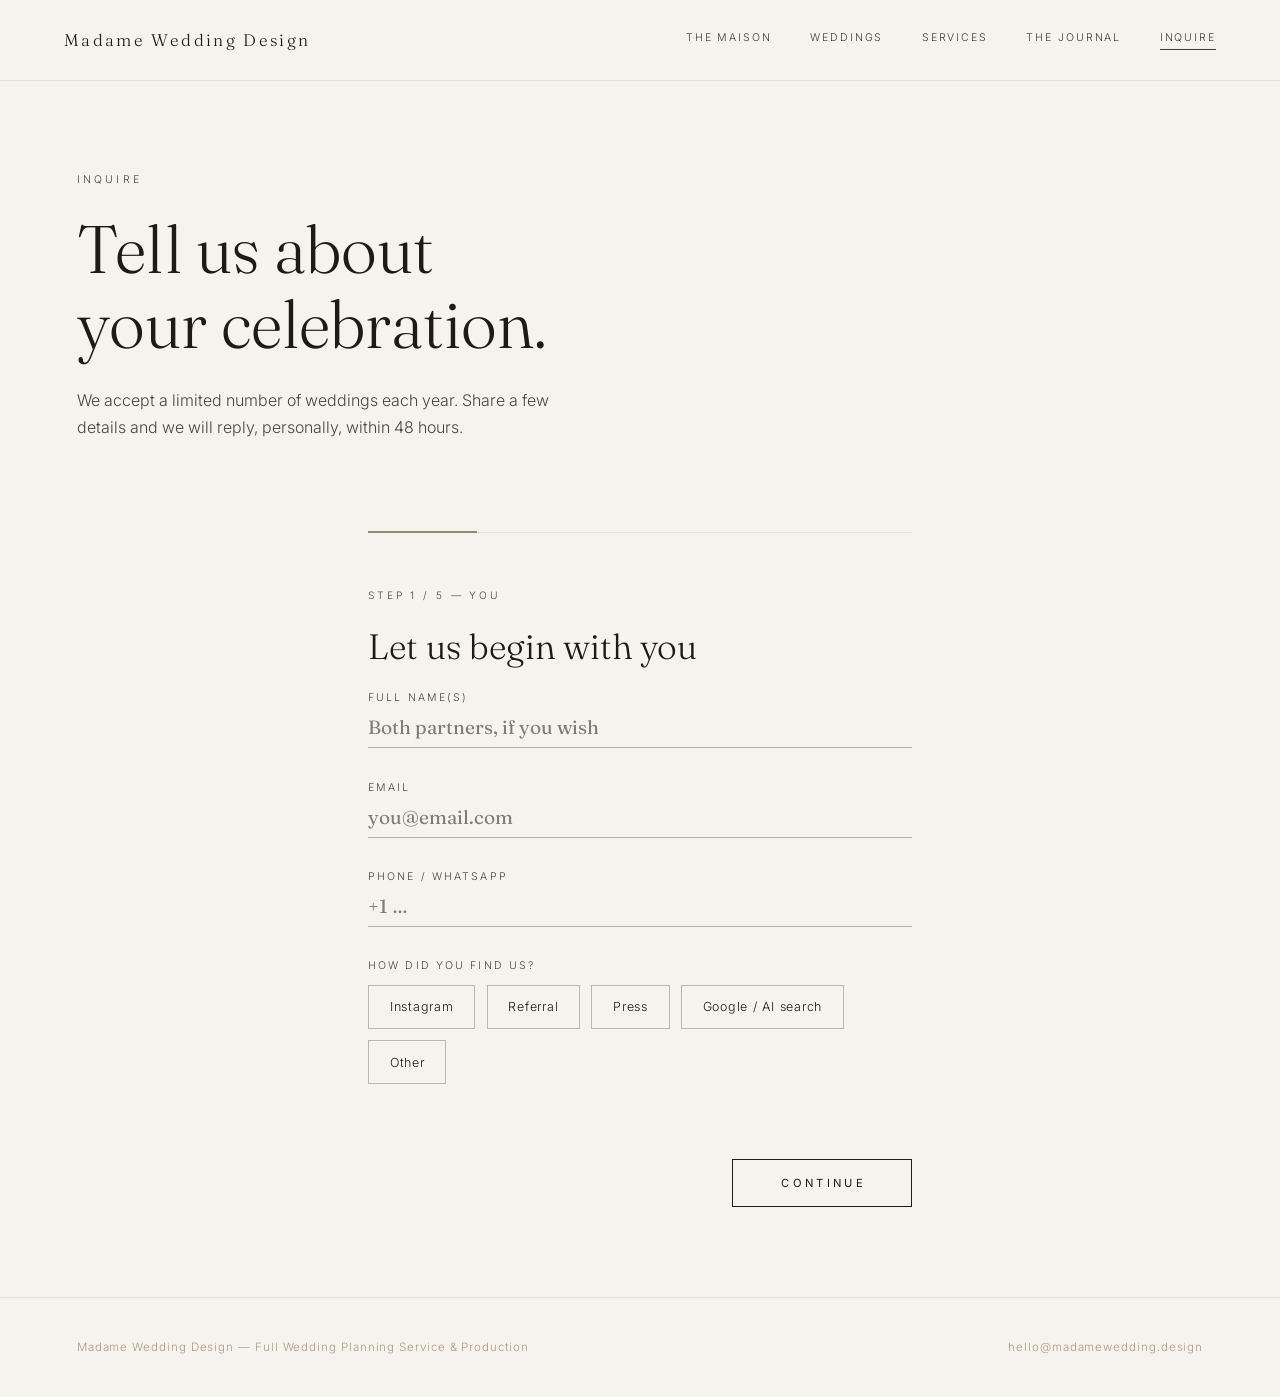
==== commit 077406fd: "Voile encre sur le héro + passe de finition impeccable - Filtre : voile encre (0.32) sur le film du " ====
--- a/inquire/index.html
+++ b/inquire/index.html
@@ -9,8 +9,8 @@
   <link rel="preconnect" href="https://fonts.googleapis.com">
   <link rel="preconnect" href="https://fonts.gstatic.com" crossorigin>
   <link href="https://fonts.googleapis.com/css2?family=Fraunces:ital,opsz,wght@0,9..144,300;0,9..144,400;1,9..144,300;1,9..144,400&family=Inter:wght@300;400;500&display=swap" rel="stylesheet">
-  <link rel="stylesheet" href="/assets/css/main.css">
-  <link rel="stylesheet" href="/assets/css/pages.css">
+  <link rel="stylesheet" href="/assets/css/main.css?v=5">
+  <link rel="stylesheet" href="/assets/css/pages.css?v=5">
 </head>
 <body class="page">
 
@@ -45,8 +45,29 @@
     <p><a href="mailto:hello@madamewedding.design">hello@madamewedding.design</a></p>
   </footer>
 
-  <script src="/assets/js/nav.js"></script>
-  <script src="/assets/js/page.js"></script>
-  <script src="/assets/js/inquire-form.js"></script>
+  
+  <!-- Netlify Forms detection: hidden static mirror of the JS-rendered form.
+       Field names must match assets/js/inquire-form.js. -->
+  <form name="inquire" data-netlify="true" netlify-honeypot="bot-field" hidden>
+    <input type="text" name="bot-field">
+    <input type="text" name="names">
+    <input type="email" name="email">
+    <input type="tel" name="phone">
+    <input type="text" name="found">
+    <input type="text" name="date">
+    <input type="text" name="destination">
+    <input type="text" name="guests">
+    <input type="text" name="type">
+    <textarea name="vision"></textarea>
+    <input type="text" name="services">
+    <input type="text" name="investment">
+    <textarea name="more"></textarea>
+    <input type="text" name="consent">
+    <input type="text" name="newsletter">
+  </form>
+
+  <script src="/assets/js/nav.js?v=4"></script>
+  <script src="/assets/js/page.js?v=4"></script>
+  <script src="/assets/js/inquire-form.js?v=6"></script>
 </body>
 </html>
--- a/assets/css/main.css
+++ b/assets/css/main.css
@@ -60,7 +60,7 @@
 .intro__veil {
   position: absolute;
   inset: 0;
-  background: rgba(30, 26, 23, 0.28);
+  background: rgba(30, 26, 23, 0.38);
 }
 
 .intro__content {
@@ -210,6 +210,16 @@
   margin-bottom: 1.3rem;
 }
 
+/* The veil — a quiet ink filter over the film, matching the intro's mood */
+.hero::before {
+  content: "";
+  position: absolute;
+  inset: 0;
+  z-index: 1; /* ::before paints before the videos in tree order — lift it above them */
+  background: rgba(30, 26, 23, 0.32);
+  pointer-events: none;
+}
+
 /* Soft scrim so the hero line stays readable over the film's bright passages */
 .hero::after {
   content: "";
@@ -222,7 +232,7 @@
 
 .hero__line {
   position: relative;
-  z-index: 1;
+  z-index: 2;
   padding: 0 clamp(1.5rem, 6vw, 5rem) clamp(3rem, 8vh, 6rem);
 }
 
@@ -310,7 +320,7 @@
   font-size: 0.68rem;
   letter-spacing: 0.14em;
   text-transform: uppercase;
-  color: var(--taupe);
+  color: var(--ink-soft);
   margin-top: 0.3rem;
 }
 
@@ -379,8 +389,8 @@
   bottom: 1.4rem;
   right: 1.6rem;
   z-index: 60;
-  width: 2.6rem;
-  height: 2.6rem;
+  width: 2.75rem;
+  height: 2.75rem;
   border-radius: 50%;
   border: 1px solid rgba(30, 26, 23, 0.25);
   background: rgba(246, 243, 238, 0.6);
--- a/assets/css/pages.css
+++ b/assets/css/pages.css
@@ -33,7 +33,7 @@
   font-size: 0.66rem;
   letter-spacing: 0.3em;
   text-transform: uppercase;
-  color: var(--taupe);
+  color: var(--ink-soft);
   margin-bottom: 1.4rem;
 }
 
@@ -114,7 +114,7 @@
   font-size: 0.66rem;
   letter-spacing: 0.22em;
   text-transform: uppercase;
-  color: var(--taupe);
+  color: var(--ink-soft);
   margin-bottom: 0.7rem;
 }
 
@@ -232,7 +232,7 @@
   font-size: 0.64rem;
   letter-spacing: 0.28em;
   text-transform: uppercase;
-  color: var(--taupe);
+  color: var(--ink-soft);
   margin-bottom: 0.8rem;
 }
 
@@ -253,7 +253,7 @@
   font-size: 0.66rem;
   letter-spacing: 0.2em;
   text-transform: uppercase;
-  color: var(--taupe);
+  color: var(--ink-soft);
   margin-bottom: 0.6rem;
 }
 
@@ -514,7 +514,7 @@
   font-size: 0.66rem;
   letter-spacing: 0.2em;
   text-transform: uppercase;
-  color: var(--taupe);
+  color: var(--ink-soft);
 }
 
 .jcard h3 {
@@ -659,3 +659,25 @@
 .inquire-home .form-wrap { margin: 0 auto; padding-bottom: 0; }
 
 .inquire-home .form-step__title { font-size: clamp(1.4rem, 2.6vw, 1.9rem); }
+
+
+/* ============================================================
+   Polish pass (impeccable) — contrast, focus, text-wrap
+   ============================================================ */
+
+/* Readable placeholders (WCAG-adjacent, still quiet) */
+.field input::placeholder,
+.field textarea::placeholder {
+  color: rgba(30, 26, 23, 0.55);
+  opacity: 1;
+}
+
+/* Visible keyboard focus on choice pills */
+.choices label:has(input:focus-visible) {
+  outline: 1px solid var(--sage);
+  outline-offset: 3px;
+}
+
+/* Balanced headings, orphan-free prose */
+h1, h2, h3, .shead__title, .page-hero__title { text-wrap: balance; }
+.prose p, .manifesto__text, .form-step__intro { text-wrap: pretty; }
